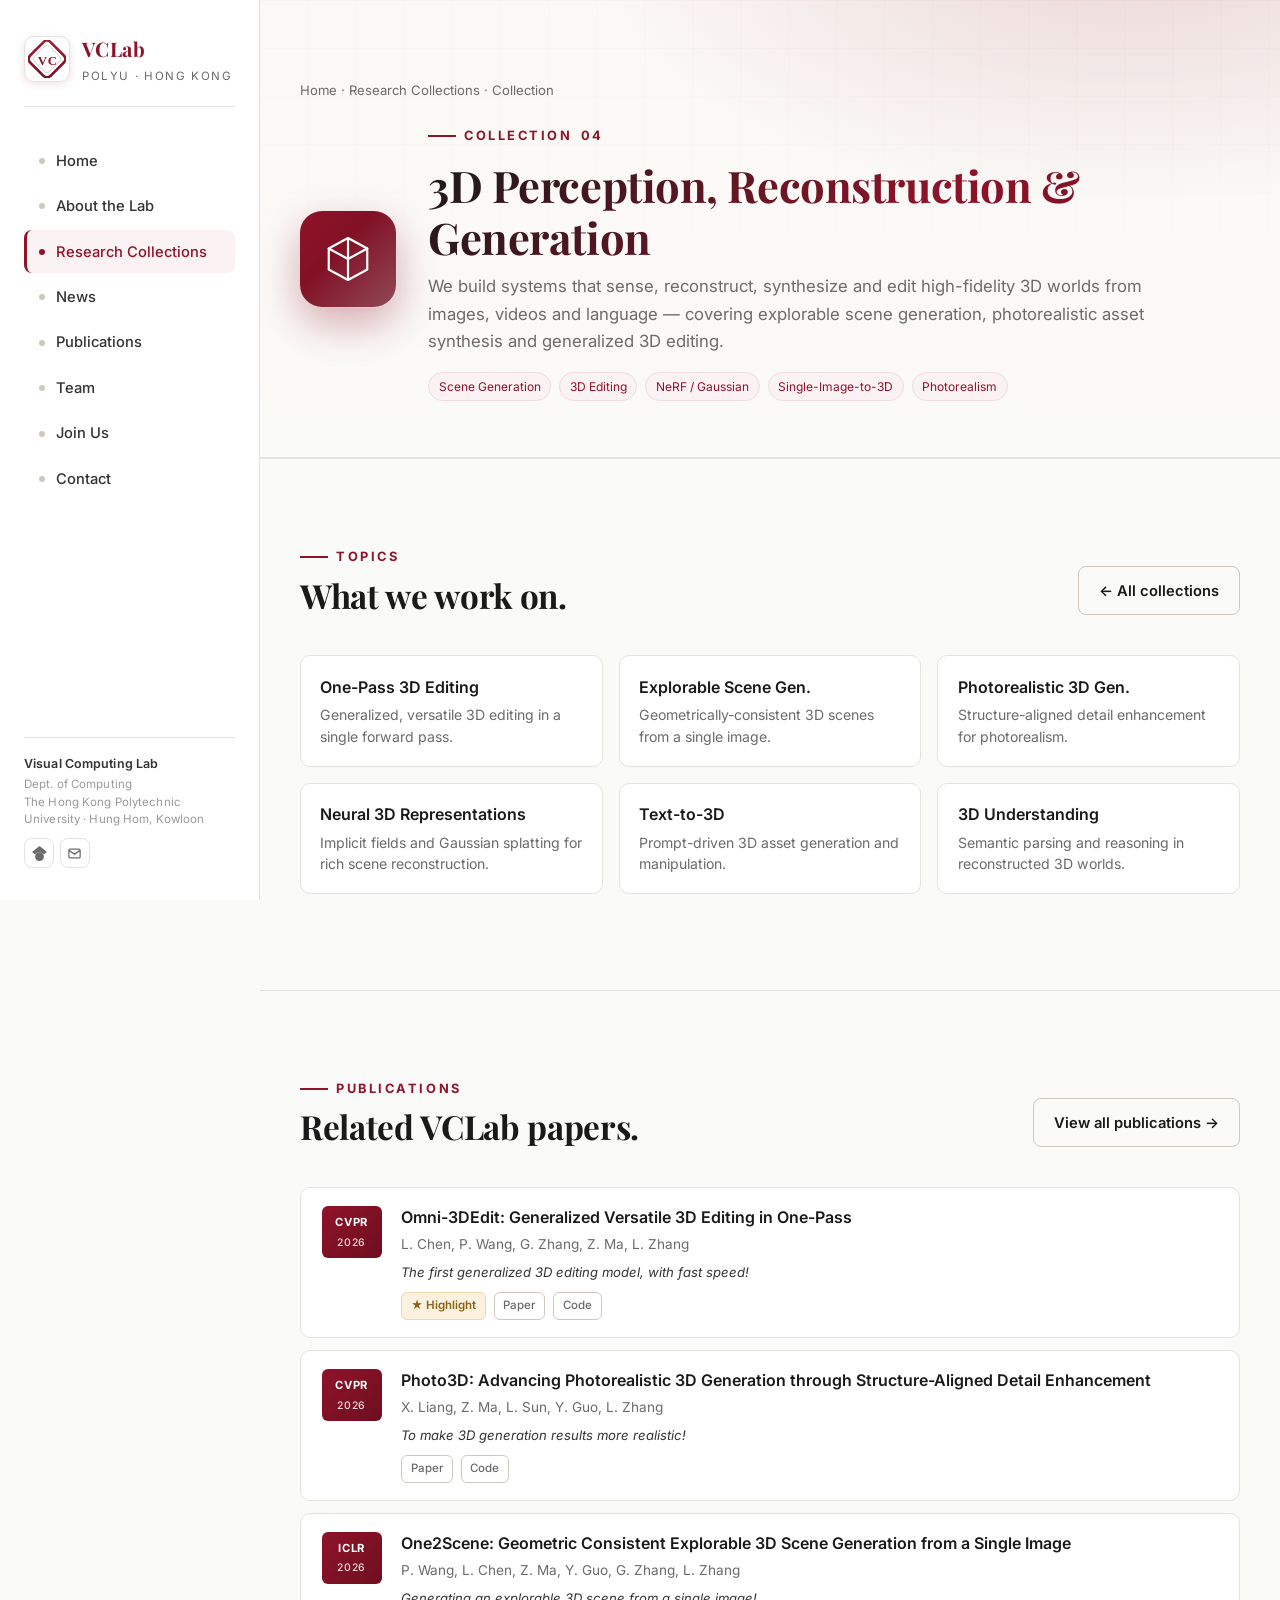
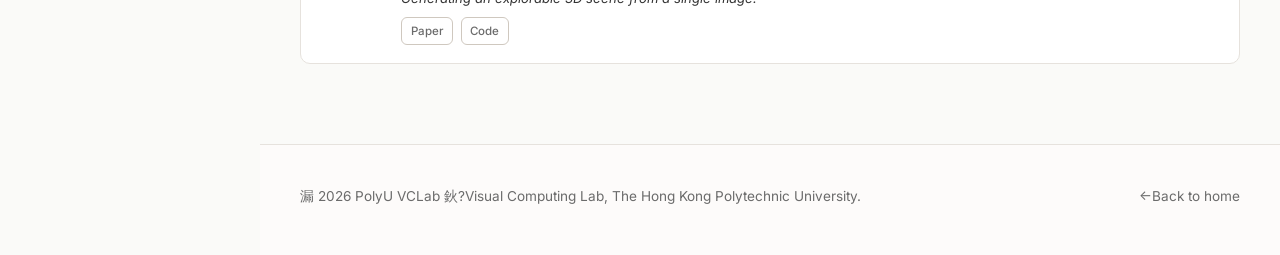
==== collections/3d.html @ f4e97176 "Initial website deployment Add the lab website source files as the first tracked revision so the Git" ====
<!DOCTYPE html>
<html lang="en">
<head>
<meta charset="UTF-8" />
<meta name="viewport" content="width=device-width, initial-scale=1.0" />
<title>Collection · PolyU VCLab</title>
<link rel="icon" type="image/svg+xml" href="../assets/icons/favicon.svg" />
<link rel="preconnect" href="https://fonts.googleapis.com" />
<link rel="preconnect" href="https://fonts.gstatic.com" crossorigin />
<link href="https://fonts.googleapis.com/css2?family=Inter:wght@400;500;600;700&family=Playfair+Display:wght@600;700&display=swap" rel="stylesheet" />
<link rel="stylesheet" href="../assets/css/style.css" />
<link rel="stylesheet" href="../assets/css/collection.css" />
</head>
<body data-collection="3d">

<button class="menu-toggle" aria-label="Toggle menu" onclick="document.querySelector('.sidebar').classList.toggle('is-open')">
  <svg width="20" height="20" viewBox="0 0 24 24" fill="none" stroke="currentColor" stroke-width="2" stroke-linecap="round"><path d="M3 6h18M3 12h18M3 18h18"/></svg>
</button>

<div class="layout">

  <aside class="sidebar">
    <div class="brand">
      <img class="brand__logo" src="../assets/icons/vclab-logo.svg" alt="VCLab logo" />
      <div>
        <div class="brand__text">VCLab</div>
        <div class="brand__sub">PolyU · Hong Kong</div>
      </div>
    </div>
    <nav class="sidebar__nav">
      <a href="../index.html#home"><span class="dot"></span>Home</a>
      <a href="../index.html#about"><span class="dot"></span>About the Lab</a>
      <a href="../index.html#research" class="active"><span class="dot"></span>Research Collections</a>
      <a href="../index.html#news"><span class="dot"></span>News</a>
      <a href="../index.html#publications"><span class="dot"></span>Publications</a>
      <a href="../index.html#team"><span class="dot"></span>Team</a>
      <a href="../index.html#join"><span class="dot"></span>Join Us</a>
      <a href="../index.html#contact"><span class="dot"></span>Contact</a>
    </nav>
    <div class="sidebar__footer">
      <strong>Visual Computing Lab</strong>Dept. of Computing<br/>The Hong Kong Polytechnic<br/>University · Hung Hom, Kowloon
      <div class="sidebar__socials">
        <a href="https://scholar.google.com/citations?user=tAK5l1IAAAAJ" target="_blank" rel="noopener" title="Google Scholar">
          <svg width="15" height="15" viewBox="0 0 24 24" fill="currentColor"><path d="M5.242 13.769L0 9.5 12 0l12 9.5-5.242 4.269C17.548 11.249 14.978 9.5 12 9.5c-2.977 0-5.548 1.748-6.758 4.269zM12 10a7 7 0 100 14 7 7 0 000-14z"/></svg>
        </a>
        <a href="mailto:cslzhang@comp.polyu.edu.hk" title="Email">
          <svg width="15" height="15" viewBox="0 0 24 24" fill="none" stroke="currentColor" stroke-width="2"><rect x="3" y="5" width="18" height="14" rx="2"/><path d="m3 7 9 6 9-6"/></svg>
        </a>
      </div>
    </div>
  </aside>

  <main class="main">

    <section class="col-hero">
      <div class="col-hero__bg"></div>
      <div class="container">
        <div class="col-crumb"><a href="../index.html">Home</a> · <a href="../index.html#research">Research Collections</a> · Collection <span id="col-num-crumb"></span></div>
        <div class="col-hero__inner">
          <div class="col-hero__icon" id="col-icon">
            <svg viewBox='0 0 64 64' fill='none' stroke='currentColor' stroke-width='2.5' stroke-linecap='round' stroke-linejoin='round'><path d='M32 8 L54 20 L54 44 L32 56 L10 44 L10 20 Z'/><path d='M32 8 L32 32 L10 20 M32 32 L54 20 M32 32 L32 56'/></svg>
          </div>
          <div>
            <div class="section-head__kicker">Collection <span id="col-num">04</span></div>
            <h1 id="col-title">3D Perception, Reconstruction & Generation</h1>
            <p class="lead" id="col-lead"></p>
            <div class="col-meta chip-row" id="col-tags"></div>
          </div>
        </div>
      </div>
    </section>

    <section>
      <div class="container">
        <div class="section-head">
          <div>
            <div class="section-head__kicker">Topics</div>
            <h2>What we work on.</h2>
          </div>
          <a class="btn btn--ghost" href="../index.html#research">&larr; All collections</a>
        </div>
        <div class="topics" id="topics"></div>
      </div>
    </section>

    <section>
      <div class="container">
        <div class="section-head">
          <div>
            <div class="section-head__kicker">Publications</div>
            <h2>Related VCLab papers.</h2>
          </div>
          <a class="btn btn--ghost" href="../index.html#publications">View all publications &rarr;</a>
        </div>
        <div class="pub-list" id="pub-list"></div>
      </div>
    </section>

    <footer>
      <div class="container">
        <div>漏 2026 PolyU VCLab 鈥?Visual Computing Lab, The Hong Kong Polytechnic University.</div>
        <div><a href="../index.html">&larr;Back to home</a></div>
      </div>
    </footer>

  </main>
</div>

<script src="../assets/js/pubs.js"></script>
<script src="../assets/js/collection.js"></script>
</body>
</html>
---- assets/css/style.css ----
/* =========================================================
   PolyU VCLab — Visual Computing Lab
   Brand color: #8F1329 (PolyU brick red)
   ========================================================= */

:root {
  --polyu-red:        #8F1329;
  --polyu-red-dark:   #6E0E20;
  --polyu-red-soft:   #C8193D;
  --gold:             #D4A24C;
  --gold-soft:        #E8C685;
  --ink:              #1A1A1A;
  --ink-soft:         #333;
  --muted:            #6B6B6B;
  --muted-2:          #9A9A9A;
  --bg:               #FAFAF8;
  --bg-alt:           #F3EFEA;
  --surface:          #FFFFFF;
  --line:             #E6E2DD;
  --line-strong:      #CFC8BF;
  --shadow-sm:        0 1px 2px rgba(20,10,10,.04), 0 2px 8px rgba(20,10,10,.04);
  --shadow-md:        0 4px 14px rgba(30,10,15,.08), 0 12px 30px rgba(30,10,15,.06);
  --shadow-lg:        0 20px 50px rgba(30,10,15,.14);
  --radius:           12px;
  --radius-sm:        8px;
  --sidebar-w:        260px;
  --container:        1180px;
  --font-serif:       "Playfair Display", "Source Serif Pro", "Georgia", "Times New Roman", serif;
  --font-sans:        "Inter", "Helvetica Neue", "Segoe UI", -apple-system, BlinkMacSystemFont, "PingFang SC", "Microsoft YaHei", sans-serif;
}

* { box-sizing: border-box; }

html { scroll-behavior: smooth; }

body {
  margin: 0;
  font-family: var(--font-sans);
  background: var(--bg);
  color: var(--ink);
  line-height: 1.65;
  -webkit-font-smoothing: antialiased;
  -moz-osx-font-smoothing: grayscale;
}

a { color: var(--polyu-red); text-decoration: none; transition: color .2s ease; }
a:hover { color: var(--polyu-red-dark); }

h1, h2, h3, h4 { font-family: var(--font-serif); color: var(--ink); letter-spacing: -0.01em; line-height: 1.2; }
h1 { font-size: clamp(2.4rem, 4vw, 3.6rem); margin: 0 0 1rem; }
h2 { font-size: clamp(1.8rem, 2.6vw, 2.4rem); margin: 0 0 1.25rem; }
h3 { font-size: 1.25rem; margin: 0 0 .5rem; }

p { margin: 0 0 1rem; color: var(--ink-soft); }

/* ============ Layout ============ */
.layout {
  display: grid;
  grid-template-columns: var(--sidebar-w) 1fr;
  min-height: 100vh;
}

/* ============ Sidebar ============ */
.sidebar {
  position: fixed;
  top: 0; left: 0; bottom: 0;
  width: var(--sidebar-w);
  background: #FFFFFF;
  border-right: 1px solid var(--line);
  padding: 2rem 1.5rem;
  display: flex;
  flex-direction: column;
  gap: 2rem;
  z-index: 50;
  overflow-y: auto;
}

.brand {
  display: flex;
  align-items: center;
  gap: .75rem;
  padding-bottom: 1.25rem;
  border-bottom: 1px solid var(--line);
}
.brand__logo {
  width: 46px; height: 46px;
  border-radius: 10px;
  object-fit: cover;
  background: #fff;
  padding: 3px;
  border: 1px solid var(--line);
  box-shadow: 0 2px 8px rgba(143,19,41,.12);
}
.brand__text { font-family: var(--font-serif); font-weight: 700; font-size: 1.25rem; color: var(--polyu-red); letter-spacing: .02em; }
.brand__sub  { font-size: .72rem; color: var(--muted); text-transform: uppercase; letter-spacing: .14em; margin-top: 2px; }

.sidebar__nav { display: flex; flex-direction: column; gap: 2px; }
.sidebar__nav a {
  display: flex; align-items: center; gap: .7rem;
  padding: .6rem .75rem;
  border-radius: 8px;
  color: var(--ink-soft);
  font-size: .92rem;
  font-weight: 500;
  transition: background .18s ease, color .18s ease, transform .18s ease;
  border-left: 3px solid transparent;
}
.sidebar__nav a:hover { background: var(--bg-alt); color: var(--polyu-red); transform: translateX(2px); }
.sidebar__nav a.active { background: #FBF2F3; color: var(--polyu-red); border-left-color: var(--polyu-red); }
.sidebar__nav .dot { width: 6px; height: 6px; border-radius: 50%; background: var(--line-strong); flex-shrink: 0; }
.sidebar__nav a.active .dot, .sidebar__nav a:hover .dot { background: var(--polyu-red); }

.sidebar__footer { margin-top: auto; font-size: .72rem; color: var(--muted-2); line-height: 1.55; border-top: 1px solid var(--line); padding-top: 1rem; letter-spacing: .01em; }
.sidebar__footer strong { color: var(--ink-soft); font-weight: 600; display: block; font-size: .78rem; margin-bottom: .15rem; }
.sidebar__socials { display: flex; flex-wrap: wrap; gap: .35rem; margin-top: .55rem; }
.sidebar__socials a {
  width: 30px; height: 30px; display: grid; place-items: center;
  border: 1px solid var(--line); border-radius: 8px; color: var(--muted);
  transition: all .2s ease;
}
.sidebar__socials a:hover { color: var(--polyu-red); border-color: var(--polyu-red); background: #FBF2F3; transform: translateY(-1px); }
.sidebar__socials-red { font-weight: 900; }
.sidebar__socials-red svg text { fill: currentColor; }

/* ============ Main ============ */
.main { grid-column: 2; padding: 0; }
.container { max-width: var(--container); margin: 0 auto; padding: 0 2.5rem; }

/* ============ Hero ============ */
.hero {
  position: relative;
  overflow: hidden;
  isolation: isolate;
  color: var(--ink);
  background: #FDF8F2;
  padding: 5.5rem 0 5rem;
  border-bottom: 1px solid var(--line);
}

/* Layered image background — light, airy, watermark-style */
.hero__bg { position: absolute; inset: 0; z-index: -3; pointer-events: none; }
.hero__bg-img {
  position: absolute; inset: -4% -2% -4% -2%;
  background-image: url('../images/polyu-innovation-tower.jpg');
  background-size: cover;
  background-position: center 30%;
  filter: saturate(.85) brightness(1.15) contrast(.95);
  opacity: .55;
  transform: scale(1.06);
  animation: heroZoom 32s ease-in-out infinite alternate;
}
@keyframes heroZoom {
  0%   { transform: scale(1.06) translate3d(0,0,0); }
  100% { transform: scale(1.14) translate3d(-1%,-1%,0); }
}
.hero__bg-overlay {
  position: absolute; inset: 0;
  background:
    radial-gradient(900px 560px at 88% -5%, rgba(143,19,41,.22), transparent 58%),
    radial-gradient(800px 500px at 5% 110%, rgba(212,162,76,.28), transparent 60%),
    linear-gradient(160deg,
      rgba(253,248,242,.55) 0%,
      rgba(253,244,232,.72) 35%,
      rgba(253,240,228,.82) 65%,
      rgba(253,244,236,.95) 100%);
}
.hero__bg-noise {
  position: absolute; inset: 0; opacity: .28; mix-blend-mode: multiply; pointer-events: none;
  background-image: url("data:image/svg+xml;utf8,<svg xmlns='http://www.w3.org/2000/svg' width='180' height='180'><filter id='n'><feTurbulence type='fractalNoise' baseFrequency='0.9' numOctaves='2' stitchTiles='stitch'/><feColorMatrix values='0 0 0 0 0.56  0 0 0 0 0.08  0 0 0 0 0.16  0 0 0 0.25 0'/></filter><rect width='100%25' height='100%25' filter='url(%23n)'/></svg>");
}

.hero__grid-bg {
  position: absolute; inset: 0; pointer-events: none; opacity: .45; z-index: -1;
  background-image:
    linear-gradient(rgba(143,19,41,.07) 1px, transparent 1px),
    linear-gradient(90deg, rgba(143,19,41,.07) 1px, transparent 1px);
  background-size: 52px 52px;
  mask-image: radial-gradient(1000px 500px at 30% 30%, #000 30%, transparent 75%);
}

.hero__inner { position: relative; display: grid; grid-template-columns: 1.4fr .95fr; gap: 3rem; align-items: center; }
.hero__eyebrow {
  display: inline-flex; align-items: center; gap: .5rem;
  font-size: .75rem; font-weight: 700; color: var(--polyu-red);
  text-transform: uppercase; letter-spacing: .18em;
  padding: .4rem .85rem;
  background: rgba(255,255,255,.8); border: 1px solid rgba(143,19,41,.18);
  border-radius: 999px; backdrop-filter: blur(6px);
  box-shadow: 0 4px 12px rgba(143,19,41,.08);
}
.hero__eyebrow::before {
  content: ""; width: 7px; height: 7px; border-radius: 50%;
  background: var(--polyu-red);
  box-shadow: 0 0 0 4px rgba(143,19,41,.15);
  animation: pulseDot 2.4s ease-in-out infinite;
}
@keyframes pulseDot {
  0%,100% { box-shadow: 0 0 0 4px rgba(143,19,41,.15); }
  50%     { box-shadow: 0 0 0 7px rgba(143,19,41,0); }
}
.hero h1 {
  margin-top: 1.25rem;
  background: linear-gradient(135deg, #1a1a1a 0%, #8F1329 55%, #C8193D 100%);
  -webkit-background-clip: text; background-clip: text;
  -webkit-text-fill-color: transparent;
}
.hero__tagline { font-size: 1.12rem; color: var(--ink-soft); max-width: 620px; }
.hero__tagline strong { color: var(--ink); }
.hero__mission {
  margin-top: 1.75rem; padding: 1.1rem 1.25rem;
  background: rgba(255,255,255,.78);
  backdrop-filter: blur(10px); -webkit-backdrop-filter: blur(10px);
  border: 1px solid rgba(143,19,41,.14);
  border-left: 4px solid var(--polyu-red);
  border-radius: 0 12px 12px 0;
  font-family: var(--font-serif); font-style: italic; color: var(--ink-soft);
  box-shadow: 0 8px 24px rgba(143,19,41,.08);
}
.hero__mission small { display:block; margin-top:.3rem; font-style: normal; font-family: var(--font-sans); color: var(--muted-2); font-size:.75rem; letter-spacing:.14em; text-transform: uppercase;}
.hero__ctas { display: flex; flex-wrap: wrap; gap: .75rem; margin-top: 2rem; }

.btn {
  display: inline-flex; align-items: center; gap: .5rem;
  padding: .72rem 1.25rem; border-radius: 8px; font-weight: 600; font-size: .92rem;
  transition: all .2s ease; cursor: pointer; border: 1px solid transparent;
}
.btn--primary { background: var(--polyu-red); color: #fff; }
.btn--primary:hover { background: var(--polyu-red-dark); color: #fff; transform: translateY(-1px); box-shadow: 0 8px 20px rgba(143,19,41,.25); }
.btn--ghost { background: transparent; color: var(--ink); border-color: var(--line-strong); }
.btn--ghost:hover { border-color: var(--polyu-red); color: var(--polyu-red); }

/* ============ Hero logo stage (light theme) ============ */
.hero__visual { position: relative; height: 420px; }
.hero__logo-stage {
  position: absolute; inset: 0; display: grid; place-items: center;
}
.hero__logo-glow {
  position: absolute; width: 360px; height: 360px; border-radius: 50%;
  background:
    radial-gradient(circle at 50% 50%, rgba(255,230,205,.85) 0%, rgba(244,205,155,.55) 30%, rgba(212,162,76,.2) 55%, transparent 75%);
  filter: blur(22px);
  animation: pulseGlow 6s ease-in-out infinite;
}
@keyframes pulseGlow {
  0%, 100% { transform: scale(1); opacity: .9; }
  50%      { transform: scale(1.08); opacity: 1; }
}
.hero__logo-orbit {
  position: absolute; width: 300px; height: 300px; border-radius: 50%;
  border: 1px dashed rgba(143,19,41,.35);
  animation: spin 34s linear infinite;
}
.hero__logo-orbit::before, .hero__logo-orbit::after {
  content: ""; position: absolute; width: 10px; height: 10px; border-radius: 50%;
  box-shadow: 0 0 12px currentColor;
}
.hero__logo-orbit::before { top: -5px; left: 50%; background: var(--gold); color: var(--gold); }
.hero__logo-orbit::after  { bottom: -5px; left: 50%; background: var(--polyu-red); color: var(--polyu-red); }
.hero__logo-orbit--2 {
  width: 380px; height: 380px;
  border: 1px solid rgba(143,19,41,.18);
  animation: spin 60s linear infinite reverse;
}
.hero__logo-orbit--2::before, .hero__logo-orbit--2::after { display: none; }

.hero__logo-card {
  position: relative;
  width: 230px; height: 230px;
  border-radius: 28px;
  padding: 18px;
  background: linear-gradient(160deg, rgba(255,255,255,.95) 0%, rgba(255,250,245,.8) 100%);
  backdrop-filter: blur(14px); -webkit-backdrop-filter: blur(14px);
  border: 1px solid rgba(255,255,255,.85);
  box-shadow:
    0 30px 60px rgba(143,19,41,.18),
    0 4px 14px rgba(143,19,41,.10),
    inset 0 1px 0 rgba(255,255,255,.9);
  transition: transform .6s cubic-bezier(.2,.8,.2,1);
}
.hero__logo-card:hover { transform: translateY(-4px) rotate(-1deg); }
.hero__logo-card::before {
  content: ""; position: absolute; inset: -1px;
  border-radius: 28px; padding: 1px;
  background: linear-gradient(135deg, rgba(212,162,76,.55), transparent 45%, rgba(143,19,41,.4));
  -webkit-mask: linear-gradient(#000 0 0) content-box, linear-gradient(#000 0 0);
  -webkit-mask-composite: xor; mask-composite: exclude;
  pointer-events: none;
}
.hero__logo-card img {
  width: 100%; height: 100%;
  object-fit: contain;
  border-radius: 16px;
  background: #fff;
  padding: 6px;
  filter: drop-shadow(0 6px 18px rgba(143,19,41,.2));
}

@keyframes spin { to { transform: rotate(360deg); } }

/* ============ Social planets orbiting the VC logo (true revolution) ============ */
.hero__planet {
  position: absolute;
  top: 50%; left: 50%;
  width: 68px; height: 68px;
  margin: -34px 0 0 -34px; /* centre on stage centre */
  display: block;
  text-decoration: none;
  z-index: 3;
  animation: planetRevolve 32s linear infinite !important;
  will-change: transform;
  /* Respect reduced motion, but still show static cardinal positions via the delays */
}
/* Hard-coded keyframes per breakpoint — outer rotate sweeps the arm,
   inner counter-rotate keeps planet upright. */
@keyframes planetRevolve {
  0%   { transform: rotate(0deg)   translate(150px) rotate(0deg);   }
  100% { transform: rotate(360deg) translate(150px) rotate(-360deg); }
}
@keyframes planetRevolveMd {
  0%   { transform: rotate(0deg)   translate(132px) rotate(0deg);   }
  100% { transform: rotate(360deg) translate(132px) rotate(-360deg); }
}
@keyframes planetRevolveSm {
  0%   { transform: rotate(0deg)   translate(114px) rotate(0deg);   }
  100% { transform: rotate(360deg) translate(114px) rotate(-360deg); }
}
/* 4 planets spaced 90° apart (8s = 25% of 32s cycle) */
.hero__planet--top    { animation-delay: -24s !important; }  /* 270° -> top */
.hero__planet--right  { animation-delay:   0s !important; }  /* 0°   -> right */
.hero__planet--bottom { animation-delay:  -8s !important; }  /* 90°  -> bottom */
.hero__planet--left   { animation-delay: -16s !important; }  /* 180° -> left */
.hero__planet:hover {
  animation-play-state: paused;
  z-index: 4;
}

.hero__planet-face {
  display: block;
  position: relative;
  width: 100%; height: 100%;
  border-radius: 50%;
  background: #fff;
  box-shadow:
    0 14px 28px rgba(143,19,41,.22),
    0 4px 8px rgba(0,0,0,.15),
    inset 0 3px 10px rgba(255,255,255,.45),
    inset 0 -4px 10px rgba(0,0,0,.22);
  overflow: hidden;
  transition: transform .35s cubic-bezier(.2,.8,.2,1), box-shadow .35s ease;
}
.hero__planet-face::before {
  content: "";
  position: absolute;
  top: 6%; left: 18%; right: 28%; height: 28%;
  background: radial-gradient(ellipse at center, rgba(255,255,255,.65), transparent 75%);
  border-radius: 50%;
  pointer-events: none;
  z-index: 2;
}
.hero__planet svg {
  position: absolute; inset: 0; margin: auto;
  width: 55%; height: 55%;
  z-index: 1;
}
.hero__planet-label {
  position: absolute;
  top: calc(100% + 9px);
  left: 50%;
  font-size: .7rem; font-weight: 700; letter-spacing: .04em;
  color: var(--polyu-red);
  padding: .28rem .65rem;
  background: rgba(255,255,255,.96);
  border: 1px solid rgba(143,19,41,.18);
  border-radius: 999px;
  white-space: nowrap;
  opacity: 0;
  pointer-events: none;
  box-shadow: 0 6px 14px rgba(143,19,41,.16);
  transition: opacity .3s ease, translate .3s cubic-bezier(.2,.8,.2,1);
  translate: -50% -4px;
}
.hero__planet:hover .hero__planet-face {
  transform: scale(1.15);
  box-shadow:
    0 22px 44px rgba(143,19,41,.4),
    0 4px 8px rgba(0,0,0,.2),
    inset 0 3px 10px rgba(255,255,255,.5),
    inset 0 -4px 10px rgba(0,0,0,.22);
}
.hero__planet:hover .hero__planet-label {
  opacity: 1;
  translate: -50% 0;
}

/* Per-planet surface color */
.hero__planet--github .hero__planet-face { background: radial-gradient(circle at 34% 28%, #4B5058, #181B22 75%); }
.hero__planet--hf     .hero__planet-face { background: radial-gradient(circle at 34% 28%, #FFE884, #F8C500 78%); }
.hero__planet--red    .hero__planet-face { background: radial-gradient(circle at 34% 28%, #FF5A7A, #E60033 78%); }
.hero__planet--x      .hero__planet-face { background: radial-gradient(circle at 34% 28%, #3C3C3C, #000 78%); }

/* HF emoji fills the whole planet surface */
.hero__planet--hf svg { width: 92%; height: 92%; inset: 4% 0 0 0; }

.hero__chip-hint {
  position: absolute;
  top: 50%; left: 50%;
  transform: translate(-50%, -50%);
  margin-top: -220px;
  font-size: .64rem; font-weight: 700; letter-spacing: .26em;
  text-transform: uppercase; color: var(--polyu-red);
  padding: .28rem .8rem;
  background: rgba(255,255,255,.82);
  border: 1px dashed rgba(143,19,41,.32);
  border-radius: 999px;
  white-space: nowrap;
  opacity: .8;
  z-index: 3;
}

/* ============ Hero stat cards (adjective form, glass pills) ============ */
.hero__stats {
  display: grid !important;
  grid-template-columns: repeat(4, 1fr) !important;
  gap: 1rem !important;
  margin-top: 3rem !important;
  position: relative;
}
.hero__stats .stat {
  position: relative;
  display: block;
  background: rgba(255,255,255,.85);
  border: 1px solid rgba(143,19,41,.14);
  border-radius: var(--radius);
  padding: 1.45rem 1.45rem 1.3rem;
  backdrop-filter: blur(10px); -webkit-backdrop-filter: blur(10px);
  box-shadow: 0 10px 24px rgba(143,19,41,.08), 0 2px 6px rgba(143,19,41,.05);
  text-decoration: none;
  color: inherit;
  overflow: hidden;
  transition: transform .3s cubic-bezier(.2,.8,.2,1), box-shadow .3s ease, border-color .3s ease;
}
.hero__stats .stat::before {
  content: "";
  position: absolute; top: 0; left: 0; right: 0; height: 2px;
  background: linear-gradient(90deg, var(--polyu-red), var(--gold));
  transform: scaleX(0); transform-origin: left;
  transition: transform .35s ease;
}
.hero__stats .stat::after {
  content: "";
  position: absolute; bottom: -50px; right: -50px;
  width: 160px; height: 160px; border-radius: 50%;
  background: radial-gradient(circle, rgba(212,162,76,.22), transparent 70%);
  opacity: 0; transition: opacity .3s ease;
  pointer-events: none;
}
.hero__stats .stat:hover {
  transform: translateY(-3px);
  box-shadow: 0 18px 38px rgba(143,19,41,.16);
  border-color: rgba(143,19,41,.28);
}
.hero__stats .stat:hover::before { transform: scaleX(1); }
.hero__stats .stat:hover::after  { opacity: 1; }

.hero__stats .stat__word {
  font-family: var(--font-serif);
  font-size: 2rem;
  font-weight: 700;
  line-height: 1.05;
  background: linear-gradient(135deg, var(--polyu-red) 0%, var(--polyu-red-dark) 70%);
  -webkit-background-clip: text;
  background-clip: text;
  -webkit-text-fill-color: transparent;
  color: var(--polyu-red); /* fallback when background-clip unsupported */
  margin: 0 0 .55rem;
  letter-spacing: -0.01em;
}
.hero__stats .stat__label {
  font-size: .74rem;
  color: var(--muted);
  text-transform: uppercase;
  letter-spacing: .16em;
  font-weight: 600;
  margin: 0;
  display: inline-flex;
  align-items: center;
  gap: .3rem;
}
.hero__stats .stat__label::after {
  content: "↗";
  color: var(--polyu-red);
  opacity: .55;
  font-weight: 700;
  transition: transform .25s cubic-bezier(.2,.8,.2,1), opacity .25s ease;
}
.hero__stats .stat:hover .stat__label::after {
  opacity: 1;
  transform: translate(2px, -2px);
}

/* ============ (legacy) Hero Highlights cards — kept for backwards compat ============ */
.hero__highlights {
  display: grid;
  grid-template-columns: repeat(3, 0.78fr) 1.4fr;
  gap: .9rem;
  margin-top: 3.2rem;
  position: relative;
}
.hl {
  position: relative;
  background: rgba(255,255,255,.88);
  border: 1px solid rgba(143,19,41,.1);
  border-radius: 14px;
  padding: 1.1rem 1.15rem 1.05rem;
  backdrop-filter: blur(10px); -webkit-backdrop-filter: blur(10px);
  box-shadow: 0 10px 28px rgba(143,19,41,.08), 0 2px 6px rgba(143,19,41,.05);
  transition: all .28s cubic-bezier(.2,.8,.2,1);
  overflow: hidden;
  display: flex; flex-direction: column;
  min-height: 150px;
  text-decoration: none; color: inherit;
}
.hl::before {
  content: ""; position: absolute; top: 0; left: 0; right: 0; height: 2px;
  background: linear-gradient(90deg, var(--polyu-red), var(--gold));
  transform: scaleX(0); transform-origin: left;
  transition: transform .35s ease;
}
.hl::after {
  content: ""; position: absolute; bottom: -40px; right: -40px;
  width: 120px; height: 120px; border-radius: 50%;
  background: radial-gradient(circle, rgba(212,162,76,.2), transparent 70%);
  opacity: 0; transition: opacity .3s ease;
}
.hl:hover {
  transform: translateY(-3px);
  border-color: rgba(143,19,41,.28);
  box-shadow: 0 18px 40px rgba(143,19,41,.16), 0 3px 10px rgba(143,19,41,.08);
}
.hl:hover::before { transform: scaleX(1); }
.hl:hover::after { opacity: 1; }

.hl__kicker {
  display: inline-flex; align-items: center; gap: .4rem;
  font-size: .68rem; font-weight: 700; letter-spacing: .2em;
  text-transform: uppercase; color: var(--polyu-red);
  margin-bottom: .4rem;
}
.hl__kicker--live { color: #B8891E; }
.hl__pulse {
  width: 7px; height: 7px; border-radius: 50%; background: #D4A24C;
  box-shadow: 0 0 0 0 rgba(212,162,76,.6);
  animation: livePulse 2s ease-out infinite;
}
@keyframes livePulse {
  0%   { box-shadow: 0 0 0 0 rgba(212,162,76,.6); }
  70%  { box-shadow: 0 0 0 8px rgba(212,162,76,0); }
  100% { box-shadow: 0 0 0 0 rgba(212,162,76,0); }
}

.hl--link .hl__num {
  font-family: var(--font-serif); font-size: 2.3rem; font-weight: 700;
  line-height: 1;
  background: linear-gradient(135deg, var(--polyu-red) 0%, var(--polyu-red-dark) 70%);
  -webkit-background-clip: text; background-clip: text; -webkit-text-fill-color: transparent;
}
.hl--link .hl__num span {
  font-size: 1.4rem; margin-left: 2px; color: var(--gold);
  -webkit-text-fill-color: var(--gold);
}
.hl--link .hl__label {
  font-size: .86rem; color: var(--ink-soft); font-weight: 500;
  margin-top: .5rem; flex: 1;
}
.hl__tick {
  display: inline-block;
  font-size: .82rem;
  color: var(--polyu-red);
  opacity: .55;
  margin-left: .15rem;
  transition: transform .3s cubic-bezier(.2,.8,.2,1), opacity .3s ease;
}
.hl--link:hover .hl__tick {
  opacity: 1;
  transform: translate(3px, -3px);
}

/* Rotating spotlight card */
.hl--rotator {
  grid-column: span 1;
  min-height: 190px;
  cursor: default;
  background:
    linear-gradient(135deg, rgba(255,255,255,.92) 0%, rgba(253,244,232,.9) 100%);
  border-color: rgba(212,162,76,.25);
  padding-bottom: .85rem;
}
.hl__slides {
  position: relative;
  flex: 1;
  min-height: 108px;
  overflow: hidden;
}
.hl__slide {
  position: absolute; inset: 0;
  display: flex; flex-direction: column; gap: .35rem;
  text-decoration: none; color: inherit;
  opacity: 0;
  visibility: hidden;
  transform: translateY(8px);
  transition: opacity .5s ease, transform .5s ease, visibility 0s linear .5s;
  pointer-events: none;
  z-index: 1;
}
.hl__slide.is-active {
  opacity: 1;
  visibility: visible;
  transform: translateY(0);
  pointer-events: auto;
  z-index: 2;
  transition: opacity .5s ease, transform .5s ease, visibility 0s linear 0s;
}
.hl__badge {
  display: inline-block; align-self: flex-start;
  font-size: .68rem; font-weight: 700; letter-spacing: .14em;
  text-transform: uppercase; color: #8A6214;
  padding: .2rem .55rem;
  background: rgba(212,162,76,.14);
  border-radius: 6px;
}
.hl__title {
  font-family: var(--font-serif); font-size: 1rem; line-height: 1.35;
  color: var(--ink);
}
.hl__title strong { color: var(--polyu-red); font-weight: 700; }
.hl__cta {
  font-size: .76rem; font-weight: 600; color: var(--polyu-red);
  margin-top: auto;
}
.hl__slide:hover .hl__cta { text-decoration: underline; }

.hl__dots {
  display: flex; gap: .35rem; margin-top: .75rem;
}
.hl__dots button {
  width: 18px; height: 4px; border-radius: 3px;
  background: rgba(143,19,41,.18);
  border: none; padding: 0; cursor: pointer;
  transition: all .3s ease;
}
.hl__dots button.is-active {
  background: linear-gradient(90deg, var(--polyu-red), var(--gold));
  width: 28px;
}
.hl__dots button:hover { background: rgba(143,19,41,.4); }

/* ============ Campus band ============ */
.campus-band {
  position: relative; isolation: isolate;
  padding: 5rem 0 !important;
  overflow: hidden;
  color: #fff;
  border-top: none !important;
}
.campus-band__img {
  position: absolute; inset: 0; z-index: -2;
  background-image: url('../images/polyu-lks-tower.jpg');
  background-size: cover;
  background-position: center 30%;
  filter: saturate(1.05) contrast(1.02);
  transform: scale(1.05);
}
.campus-band__overlay {
  position: absolute; inset: 0; z-index: -1;
  background:
    linear-gradient(100deg, rgba(11,3,6,.92) 0%, rgba(143,19,41,.78) 45%, rgba(110,14,32,.55) 75%, rgba(212,162,76,.35) 100%),
    linear-gradient(180deg, rgba(0,0,0,.15), rgba(0,0,0,.45));
}
.campus-band__content { position: relative; max-width: 860px; }
.campus-band__kicker {
  display: inline-block; font-size: .75rem; font-weight: 700; letter-spacing: .22em;
  text-transform: uppercase; color: var(--gold-soft);
  margin-bottom: 1rem;
}
.campus-band__title {
  color: #fff; font-size: clamp(1.8rem, 3vw, 2.6rem); line-height: 1.15;
  margin-bottom: 1rem;
}
.campus-band__title span {
  background: linear-gradient(135deg, var(--gold-soft) 0%, #fff 60%);
  -webkit-background-clip: text; background-clip: text; -webkit-text-fill-color: transparent;
}
.campus-band__desc { color: rgba(255,255,255,.85); font-size: 1.02rem; max-width: 720px; }
.campus-band__meta {
  display: flex; flex-wrap: wrap; gap: 2.2rem;
  margin-top: 1.8rem; padding-top: 1.5rem;
  border-top: 1px solid rgba(255,255,255,.18);
}
.campus-band__meta div {
  display: flex; flex-direction: column;
  font-size: .75rem; color: rgba(255,255,255,.6);
  text-transform: uppercase; letter-spacing: .14em;
}
.campus-band__meta span {
  font-family: var(--font-serif); font-size: 1.4rem;
  color: #fff; text-transform: none; letter-spacing: 0;
  margin-bottom: .15rem; font-weight: 700;
}

/* ============ Section header ============ */
section { padding: 5rem 0; }
section + section { border-top: 1px solid var(--line); }
.section-head { display: flex; align-items: flex-end; justify-content: space-between; flex-wrap: wrap; gap: 1rem; margin-bottom: 2.5rem; }
.section-head__kicker { font-size: .8rem; text-transform: uppercase; letter-spacing: .2em; color: var(--polyu-red); font-weight: 700; margin-bottom: .5rem; display: inline-flex; align-items:center; gap:.5rem;}
.section-head__kicker::before { content:""; width:28px; height:2px; background: var(--polyu-red); display: inline-block; }
.section-head h2 { margin: 0; }
.section-head__desc { max-width: 520px; color: var(--muted); }

/* ============ About ============ */
.about-grid { display: grid; grid-template-columns: 1.2fr .8fr; gap: 3rem; align-items: start; }
.about-grid p { font-size: 1.02rem; }
.pi-card { background: var(--surface); border: 1px solid var(--line); border-radius: var(--radius); overflow: hidden; box-shadow: var(--shadow-sm); }
.pi-card__top { background: linear-gradient(135deg, var(--polyu-red) 0%, var(--polyu-red-dark) 100%); height: 80px; position: relative; }
.pi-card__top::after { content:""; position:absolute; inset:0; background: repeating-linear-gradient(45deg, rgba(255,255,255,.06) 0 12px, transparent 12px 24px); }
.pi-card__avatar { width: 96px; height: 96px; border-radius: 50%; background: var(--bg-alt); border: 4px solid #fff; margin: -48px auto 0; display: grid; place-items: center; font-family: var(--font-serif); font-size: 2rem; color: var(--polyu-red); font-weight: 700; box-shadow: var(--shadow-sm); position: relative; z-index:1;}
.pi-card__body { padding: .5rem 1.5rem 1.5rem; text-align: center; }
.pi-card__name { font-family: var(--font-serif); font-size: 1.35rem; margin: .5rem 0 .25rem; }
.pi-card__title { color: var(--muted); font-size: .9rem; margin-bottom: .75rem; }
.pi-card__tags { display: flex; flex-wrap: wrap; gap: .35rem; justify-content: center; margin-bottom: 1rem; }
.pi-card__tag { font-size: .72rem; padding: .25rem .6rem; background: #FBF2F3; color: var(--polyu-red); border-radius: 999px; font-weight: 500;}
.pi-card__link { display: inline-block; margin-top: .35rem; font-size: .88rem; font-weight: 600; }

/* ============ Research collections ============ */
.collections-grid { display: grid; grid-template-columns: repeat(3, 1fr); gap: 1.25rem; }
.col-card {
  position: relative;
  background: var(--surface);
  border: 1px solid var(--line);
  border-radius: var(--radius);
  padding: 1.6rem 1.4rem 1.5rem;
  transition: all .3s cubic-bezier(.2,.8,.2,1);
  overflow: hidden;
  text-decoration: none;
  color: inherit;
  display: flex; flex-direction: column;
}
.col-card::before {
  content: "";
  position: absolute; top: 0; left: 0; right: 0; height: 3px;
  background: linear-gradient(90deg, var(--polyu-red), var(--gold));
  transform: scaleX(0); transform-origin: left;
  transition: transform .35s ease;
}
.col-card::after {
  content: "";
  position: absolute; top: -60px; right: -60px;
  width: 160px; height: 160px; border-radius: 50%;
  background: radial-gradient(circle, rgba(143,19,41,.08), transparent 70%);
  opacity: 0; transition: opacity .3s ease;
}
.col-card:hover { transform: translateY(-4px); box-shadow: var(--shadow-md); border-color: #E8D7DA; }
.col-card:hover::before { transform: scaleX(1); }
.col-card:hover::after { opacity: 1; }

.col-card__icon {
  width: 56px; height: 56px; border-radius: 12px;
  background: linear-gradient(135deg, #FBF2F3 0%, #F7E4E8 100%);
  color: var(--polyu-red);
  display: grid; place-items: center; margin-bottom: 1rem;
  transition: all .3s ease;
}
.col-card:hover .col-card__icon { background: linear-gradient(135deg, var(--polyu-red), var(--polyu-red-dark)); color:#fff; transform: scale(1.05); }
.col-card__icon svg { width: 30px; height: 30px; }

.col-card__num { position: absolute; top: 1.2rem; right: 1.2rem; font-family: var(--font-serif); font-size: 2rem; color: var(--line-strong); font-weight: 700; line-height:1; transition: color .3s ease; }
.col-card:hover .col-card__num { color: var(--gold); }

.col-card__title { font-family: var(--font-serif); font-size: 1.18rem; margin-bottom: .6rem; line-height: 1.3; }
.col-card__desc { font-size: .9rem; color: var(--muted); line-height: 1.6; flex: 1; }
.col-card__arrow { margin-top: 1rem; font-size: .85rem; font-weight: 600; color: var(--polyu-red); display: inline-flex; align-items: center; gap: .3rem; opacity: .75; transition: all .3s ease; }
.col-card:hover .col-card__arrow { gap: .6rem; opacity: 1; }

/* ============ News ============ */
.news-wrap { display: grid; grid-template-columns: 1fr; gap: .6rem; }
.news-item {
  display: grid; grid-template-columns: 110px 1fr auto; gap: 1rem; align-items: center;
  padding: 1rem 1.25rem; background: var(--surface); border: 1px solid var(--line); border-radius: 10px;
  transition: all .2s ease;
}
.news-item:hover { border-color: #E8D7DA; background: #FDFBFA; transform: translateX(3px); }
.news-date { font-family: var(--font-serif); color: var(--polyu-red); font-weight: 600; font-size: .92rem; white-space: nowrap; }
.news-text { color: var(--ink-soft); font-size: .95rem; }
.news-text strong { color: var(--ink); font-weight: 600; }
.news-badge { font-size: .7rem; padding: .2rem .55rem; border-radius: 999px; background: #FBF2F3; color: var(--polyu-red); font-weight: 600; text-transform: uppercase; letter-spacing: .08em; }
.news-badge--gold { background: #FBF1DE; color: #8A6214; }

/* ============ Publications ============ */
.pub-tabs { display: flex; gap: .25rem; margin-bottom: 1.5rem; flex-wrap: wrap; border-bottom: 1px solid var(--line); }
.pub-tab { padding: .6rem 1rem; font-size: .88rem; color: var(--muted); cursor: pointer; border-bottom: 2px solid transparent; font-weight: 500; transition: all .2s ease; background: none; border-top: none; border-left: none; border-right: none; font-family: inherit; }
.pub-tab:hover { color: var(--ink); }
.pub-tab.active { color: var(--polyu-red); border-bottom-color: var(--polyu-red); }

.pub-list { display: grid; gap: .75rem; }
.pub-item {
  padding: 1.1rem 1.3rem; background: var(--surface); border: 1px solid var(--line); border-radius: 10px;
  display: grid; grid-template-columns: 60px 1fr; gap: 1.2rem; align-items: start;
  transition: all .2s ease;
}
.pub-item:hover { border-color: #E8D7DA; box-shadow: var(--shadow-sm); }
.pub-venue {
  background: linear-gradient(135deg, var(--polyu-red), var(--polyu-red-dark));
  color: #fff; font-weight: 700; font-size: .7rem;
  padding: .45rem .2rem; border-radius: 6px; text-align: center;
  letter-spacing: .06em;
}
.pub-venue small { display: block; font-size: .65rem; font-weight: 500; opacity: .85; margin-top: 2px; }
.pub-venue--gold { background: linear-gradient(135deg, #C48A2C, #9E6C1B); }
.pub-title { font-weight: 600; font-size: 1rem; color: var(--ink); margin-bottom: .3rem; line-height: 1.4; }
.pub-authors { font-size: .85rem; color: var(--muted); margin-bottom: .4rem; }
.pub-tagline { font-size: .82rem; color: var(--ink-soft); font-style: italic; margin-bottom: .5rem; }
.pub-links { display: flex; gap: .5rem; flex-wrap: wrap; }
.pub-chip { font-size: .72rem; padding: .22rem .55rem; border: 1px solid var(--line-strong); border-radius: 6px; color: var(--muted); font-weight: 500; transition: all .2s ease; }
.pub-chip:hover { background: var(--polyu-red); color: #fff; border-color: var(--polyu-red); }
.pub-chip--highlight { background: #FBF1DE; color:#8A6214; border-color: #EDD9A7; font-weight: 600; }

/* ============ Team ============ */
.team-grid { display: grid; grid-template-columns: repeat(4, 1fr); gap: 1rem; }
.team-card { background: var(--surface); border: 1px solid var(--line); border-radius: var(--radius); padding: 1.1rem; text-align: center; transition: all .25s ease; }
.team-card:hover { transform: translateY(-3px); box-shadow: var(--shadow-md); border-color: #E8D7DA; }
.team-avatar { width: 64px; height: 64px; border-radius: 50%; margin: 0 auto .6rem; background: linear-gradient(135deg, #F5E6E9, #F7D4DA); color: var(--polyu-red); font-family: var(--font-serif); font-weight: 700; display: grid; place-items: center; font-size: 1.3rem; }
.team-name { font-weight: 600; font-size: .95rem; margin-bottom: .2rem; }
.team-role { font-size: .78rem; color: var(--muted); }

.team-group-title { font-family: var(--font-serif); font-size: 1.1rem; margin: 2rem 0 1rem; display: flex; align-items: center; gap: .75rem; color: var(--ink-soft);}
.team-group-title::before, .team-group-title::after { content:""; flex:1; height:1px; background: var(--line); }
.team-group-title::before { flex: 0 0 20px; }

/* ============ Joining / CTA ============ */
.join {
  background:
    linear-gradient(135deg, rgba(143,19,41,.96) 0%, rgba(110,14,32,.96) 55%, rgba(40,6,14,.96) 100%),
    url('../images/polyu-innovation-tower.jpg');
  background-size: cover;
  background-position: right center;
  background-blend-mode: normal;
  color: #fff;
  border-radius: 16px;
  padding: 3rem;
  position: relative;
  overflow: hidden;
  box-shadow: 0 30px 60px rgba(143,19,41,.25);
}
.join::before {
  content: ""; position: absolute; inset: 0;
  background-image: url('../images/polyu-innovation-tower.jpg');
  background-size: cover; background-position: right center;
  opacity: .18; mix-blend-mode: luminosity;
  pointer-events: none;
}
.join::after {
  content: ""; position: absolute; right: -80px; top: -80px; width: 340px; height: 340px;
  background: radial-gradient(circle, rgba(212,162,76,.4), transparent 65%);
  border-radius: 50%;
  pointer-events: none;
}
.join > * { position: relative; z-index: 1; }
.join h2 { color: #fff; }
.join p { color: rgba(255,255,255,.85); max-width: 700px; }
.join .btn--primary { background: #fff; color: var(--polyu-red); }
.join .btn--primary:hover { background: var(--gold); color: #fff; }
.join .btn--ghost { color: #fff; border-color: rgba(255,255,255,.4); }
.join .btn--ghost:hover { border-color: #fff; background: rgba(255,255,255,.1); color: #fff; }

/* ============ Footer ============ */
footer {
  padding: 2.5rem 0 3rem;
  border-top: 1px solid var(--line);
  background: #FDFBFA;
  color: var(--muted);
  font-size: .85rem;
}
footer .container { display: flex; justify-content: space-between; flex-wrap: wrap; gap: 1rem; }
footer a { color: var(--muted); }
footer a:hover { color: var(--polyu-red); }

/* ============ Utilities ============ */
.chip-row { display:flex; flex-wrap: wrap; gap:.35rem; }
.chip { font-size: .75rem; padding:.22rem .6rem; background: var(--bg-alt); border-radius: 999px; color: var(--muted); }

/* Reveal animation */
[data-reveal] { opacity: 0; transform: translateY(16px); transition: opacity .7s ease, transform .7s cubic-bezier(.2,.8,.2,1); }
[data-reveal].is-visible { opacity: 1; transform: translateY(0); }

/* ============ Responsive ============ */
@media (max-width: 1100px) {
  .hero__inner { grid-template-columns: 1fr; }
  .hero__visual { height: 380px; margin-top: 1.5rem; }
  .hero__logo-card { width: 200px; height: 200px; }
  .hero__logo-orbit { width: 260px; height: 260px; }
  .hero__logo-orbit--2 { width: 340px; height: 340px; }
  .hero__logo-glow { width: 320px; height: 320px; }
  .hero__planet { width: 62px; height: 62px; margin: -31px 0 0 -31px; animation-name: planetRevolveMd !important; }
  .hero__chip-hint { margin-top: -195px; }
  .hero__stats { grid-template-columns: repeat(2, 1fr); }
  .hero__highlights { grid-template-columns: repeat(2, 1fr); }
  .hero__highlights .hl--rotator { grid-column: span 2; }
  .collections-grid { grid-template-columns: repeat(2, 1fr); }
  .team-grid { grid-template-columns: repeat(3, 1fr); }
  .about-grid { grid-template-columns: 1fr; }
  .campus-band__meta { gap: 1.4rem; }
}
@media (max-width: 820px) {
  :root { --sidebar-w: 0px; }
  .layout { grid-template-columns: 1fr; }
  .sidebar { transform: translateX(-100%); width: 260px; transition: transform .3s ease; }
  .sidebar.is-open { transform: translateX(0); width: 260px; box-shadow: var(--shadow-lg);}
  .main { grid-column: 1; }
  .container { padding: 0 1.25rem; }
  .hero { padding: 4.5rem 0 3rem; }
  .hero__highlights { grid-template-columns: 1fr; }
  .hero__highlights .hl--rotator { grid-column: span 1; }
  .hero__visual { height: 340px; }
  .hero__logo-card { width: 170px; height: 170px; padding: 14px; }
  .hero__logo-orbit { width: 220px; height: 220px; }
  .hero__logo-orbit--2 { width: 290px; height: 290px; }
  .hero__logo-glow { width: 270px; height: 270px; }
  .hero__planet { width: 52px; height: 52px; margin: -26px 0 0 -26px; animation-name: planetRevolveSm !important; }
  .hero__planet-label { font-size: .62rem; padding: .22rem .55rem; }
  .hero__chip-hint { display: none; }
  .hero__stats { grid-template-columns: repeat(2, 1fr); gap: .75rem; }
  .stat { padding: 1rem 1.1rem; }
  .stat__word { font-size: 1.45rem; }
  .campus-band { padding: 3.5rem 0 !important; }
  .campus-band__meta { gap: 1rem; }
  .campus-band__meta span { font-size: 1.1rem; }
  .collections-grid { grid-template-columns: 1fr; }
  .team-grid { grid-template-columns: repeat(2, 1fr); }
  .news-item { grid-template-columns: 1fr; }
  .pub-item { grid-template-columns: 1fr; }
  .pub-venue { justify-self: start; padding: .3rem .6rem; }
  .menu-toggle { display: inline-flex; }
}

.menu-toggle {
  display: none; position: fixed; top: 1rem; left: 1rem; z-index: 100;
  width: 40px; height: 40px; border-radius: 10px; border: 1px solid var(--line);
  background: #fff; color: var(--polyu-red); cursor: pointer;
  align-items: center; justify-content: center; box-shadow: var(--shadow-sm);
}
---- assets/css/collection.css ----
/* Collection page specific styles */
.col-hero {
  position: relative;
  padding: 5rem 0 3.5rem;
  background:
    radial-gradient(900px 420px at 85% -10%, rgba(143,19,41,.14), transparent 60%),
    linear-gradient(180deg, #FBF9F6 0%, #FAFAF8 100%);
  border-bottom: 1px solid var(--line);
  overflow: hidden;
}
.col-hero__bg {
  position:absolute; inset:0; pointer-events:none; opacity:.35;
  background-image:
    linear-gradient(rgba(143,19,41,.06) 1px, transparent 1px),
    linear-gradient(90deg, rgba(143,19,41,.06) 1px, transparent 1px);
  background-size: 48px 48px;
  mask-image: linear-gradient(180deg, #000, transparent 80%);
}
.col-hero__inner { position: relative; display:grid; grid-template-columns: 100px 1fr; gap: 1.75rem; align-items:center; }

.col-crumb { font-size:.82rem; color: var(--muted); margin-bottom: 1rem; }
.col-crumb a { color: var(--muted); }
.col-crumb a:hover { color: var(--polyu-red); }

.col-hero__icon {
  width: 96px; height: 96px; border-radius: 22px;
  background: linear-gradient(135deg, var(--polyu-red) 0%, var(--polyu-red-dark) 100%);
  color: #fff; display: grid; place-items: center;
  box-shadow: 0 16px 40px rgba(143,19,41,.35);
  position: relative;
}
.col-hero__icon::after {
  content: ""; position:absolute; inset:-1px; border-radius:22px;
  background: linear-gradient(135deg, transparent 40%, rgba(255,255,255,.25));
  pointer-events:none;
}
.col-hero__icon svg { width: 56px; height:56px; }

.col-hero h1 { margin: .3rem 0 .6rem; font-size: clamp(2rem, 3.4vw, 3rem);
  background: linear-gradient(135deg, #1a1a1a 0%, #8F1329 60%, #6E0E20 100%);
  -webkit-background-clip: text; background-clip: text;
  -webkit-text-fill-color: transparent;
}
.col-hero p.lead { color: var(--muted); font-size: 1.05rem; max-width: 780px; }

.col-meta { display:flex; gap: .5rem; margin-top: 1rem; flex-wrap: wrap; }
.col-meta .chip { background:#FBF2F3; color: var(--polyu-red); border: 1px solid #F0DDE0; }

/* Topics */
.topics { display: grid; grid-template-columns: repeat(3, 1fr); gap: 1rem; margin-bottom: 1rem; }
.topic { padding: 1.1rem 1.2rem; border:1px solid var(--line); border-radius: 10px; background:#fff; transition: all .2s ease; }
.topic:hover { border-color:#E8D7DA; box-shadow: var(--shadow-sm); }
.topic__title { font-weight: 600; margin-bottom: .25rem; color: var(--ink); }
.topic__desc  { color: var(--muted); font-size:.88rem; line-height:1.55; }

@media (max-width: 820px){
  .col-hero__inner { grid-template-columns: 72px 1fr; }
  .col-hero__icon  { width: 72px; height: 72px; border-radius: 16px; }
  .col-hero__icon svg { width: 40px; height:40px; }
  .topics { grid-template-columns: 1fr; }
}
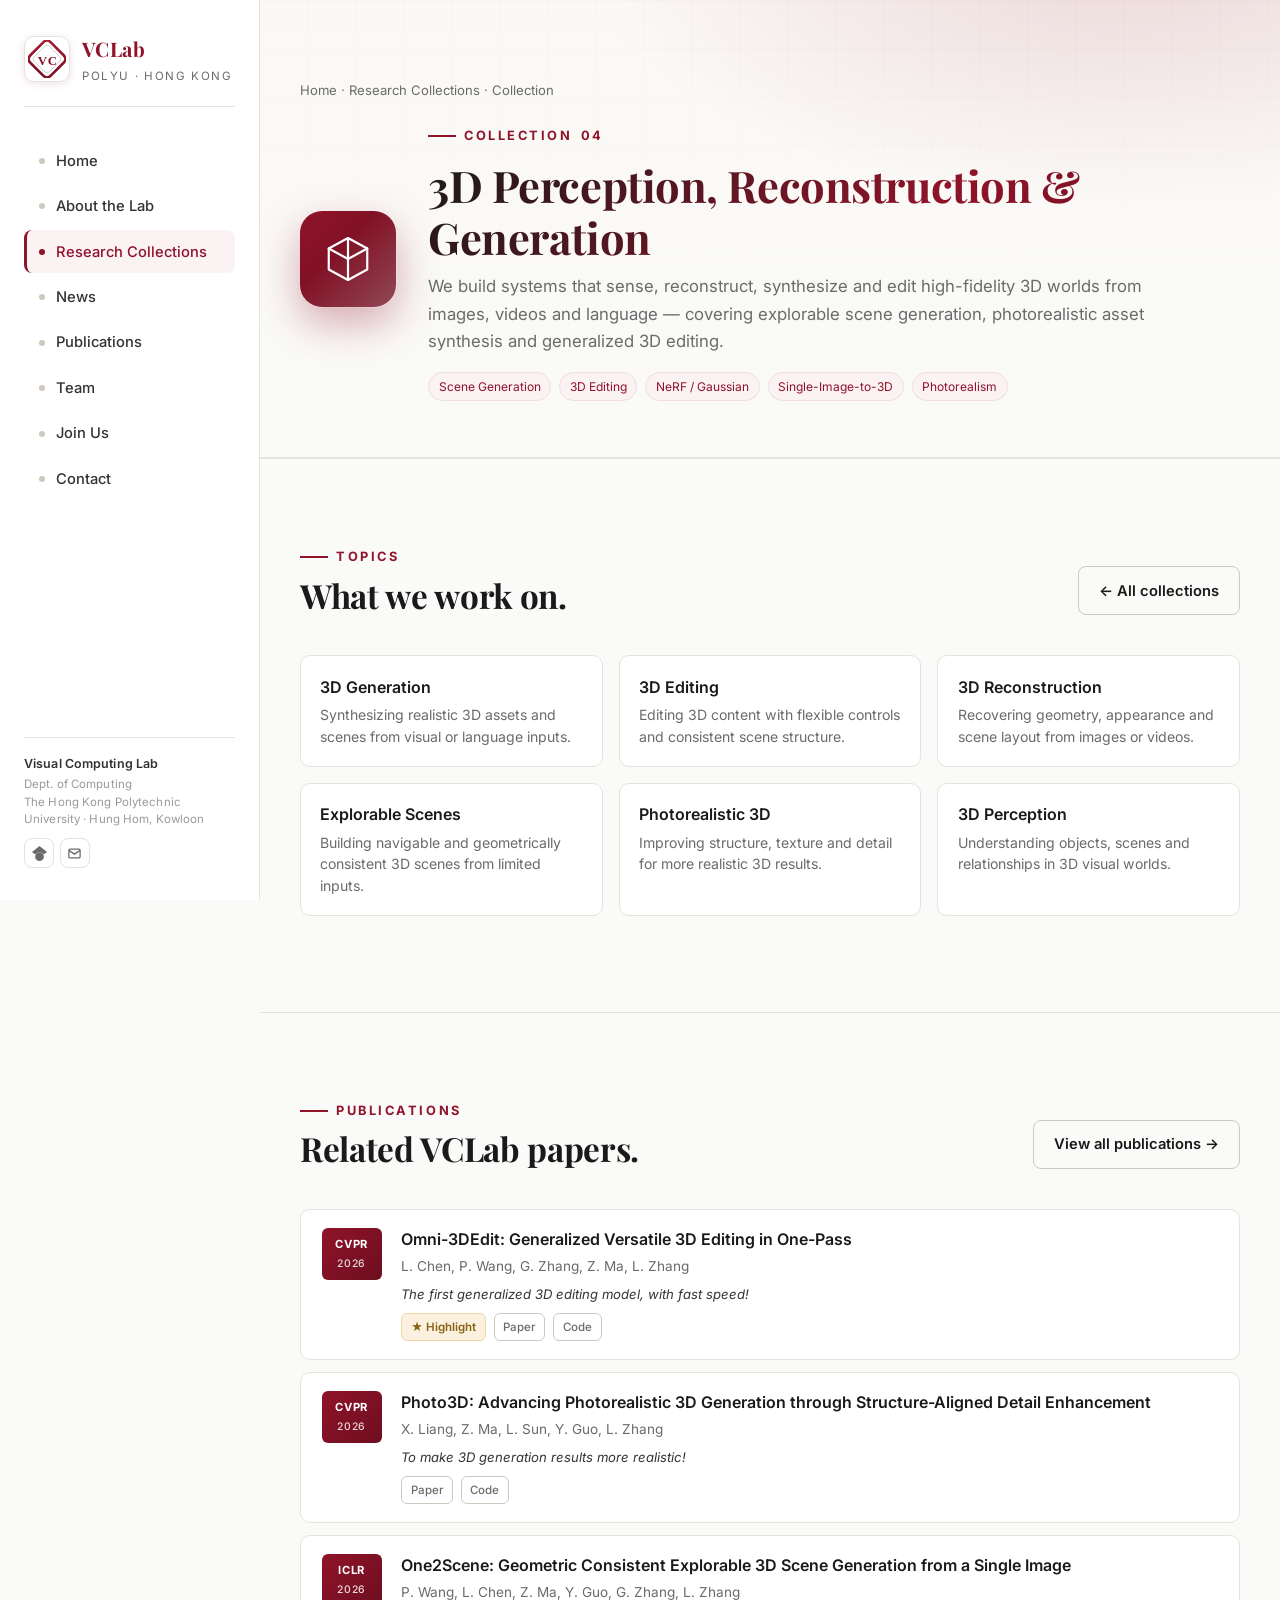
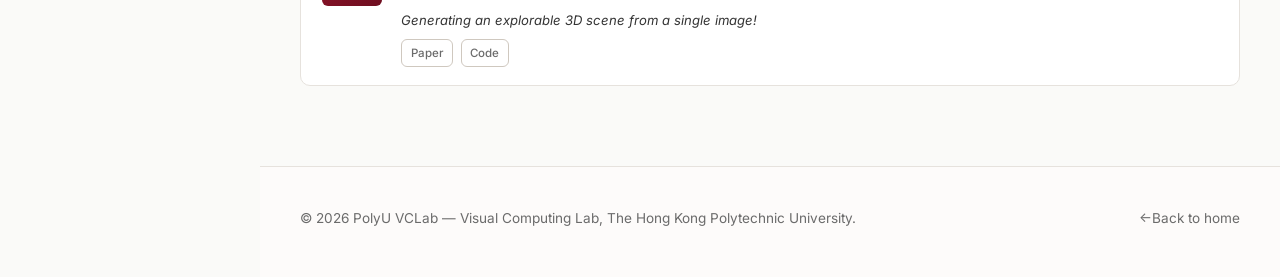
==== commit e61fecfa: "topic" ====
--- a/collections/3d.html
+++ b/collections/3d.html
@@ -98,7 +98,7 @@
 
     <footer>
       <div class="container">
-        <div>漏 2026 PolyU VCLab 鈥?Visual Computing Lab, The Hong Kong Polytechnic University.</div>
+        <div>&copy; 2026 PolyU VCLab &mdash; Visual Computing Lab, The Hong Kong Polytechnic University.</div>
         <div><a href="../index.html">&larr;Back to home</a></div>
       </div>
     </footer>
--- a/assets/css/style.css
+++ b/assets/css/style.css
@@ -422,8 +422,10 @@
   display: grid !important;
   grid-template-columns: repeat(4, 1fr) !important;
   gap: 1rem !important;
-  margin-top: 3rem !important;
+  margin-top: 5.5rem !important;
   position: relative;
+  z-index: 2;
+  clear: both;
 }
 .hero__stats .stat {
   position: relative;
